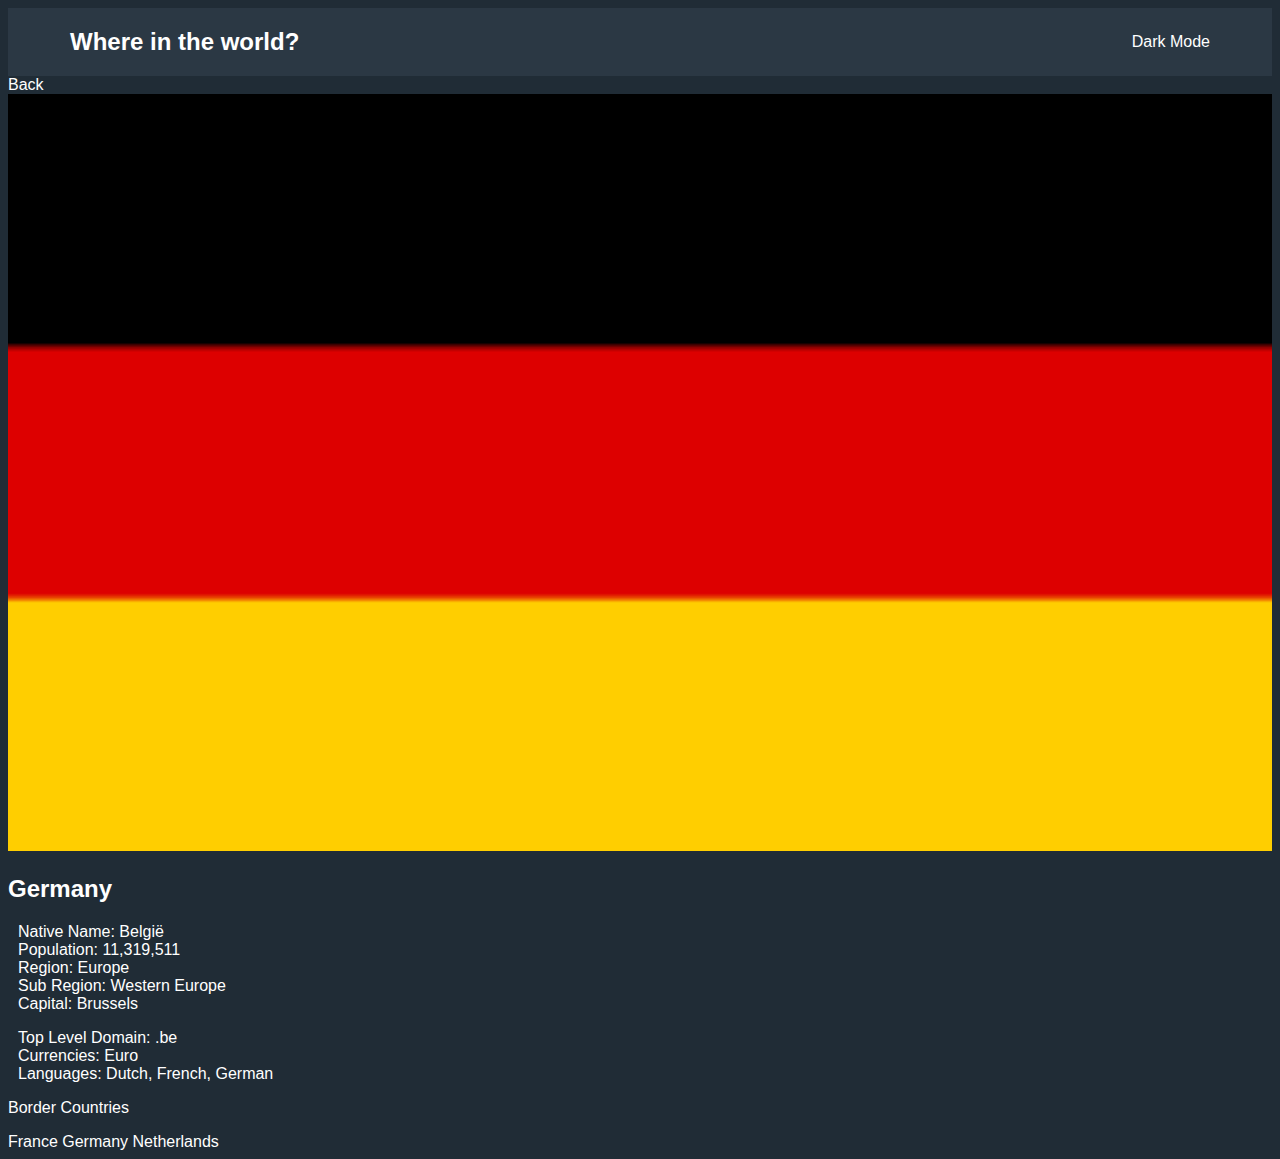
==== countries/germany.html @ be6a543a "Siga3.7" ====
<!DOCTYPE html>
<html lang="uz">

<head>
    <meta charset="UTF-8">
    <meta name="viewport" content="width=device-width, initial-scale=1.0">
    <link rel="stylesheet" href="https://cdnjs.cloudflare.com/ajax/libs/font-awesome/6.5.1/css/all.min.css"
        integrity="sha512-DTOQO9RWCH3ppGqcWaEA1BIZOC6xxalwEsw9c2QQeAIftl+Vegovlnee1c9QX4TctnWMn13TZye+giMm8e2LwA=="
        crossorigin="anonymous" referrerpolicy="no-referrer" />
    <link rel="stylesheet" href="../style.css">
    <title>Sigma3.7</title>
</head>

<body>
    <header>
        <div class="container">
            <h2>Where in the world?</h2>
            <p>Dark Mode</p>
        </div>
    </header>

    <main>
      <a href="../index.html">Back</a>
      <div>
         <img src="../images/germany.png" alt="hitler">
         <div>
            <h2>Germany</h2>
            <div>
                <ul>
                    <li>Native Name: België</li>
                    <li>Population: 11,319,511</li>
                    <li>Region: Europe</li>
                    <li>Sub Region: Western Europe</li>
                    <li>Capital: Brussels</li>
                </ul>
                 <ul>
                    <li>Top Level Domain: .be</li>
                    <li>Currencies: Euro</li>
                    <li>Languages: Dutch, French, German</li>
                </ul>
            </div>
            <p>Border Countries</p>
            <a href="../countries/france.html" target="_blank">France</a>
            <a href="../countries/germany.html" target="_blank">Germany</a>
            <a href="../countries/netherlands.html" target="_blank">Netherlands</a>
         </div>
      </div>
    </main>
</body>
---- style.css ----
body {
    font-family: Arial, Helvetica, sans-serif;
    background-color: #202C36;
    color: white;
}

ul {
    list-style: none;
    padding-left: 10px;
}

.container {
    max-width: 1140px;
    margin: 0 auto;
    padding: 0 20px;
}

header {
    background: #2B3844;
}

header .container {
    display: flex;
    align-items: center;
    justify-content: space-between;
}

input {
    background-color: #2B3844;
    border: none;
    padding: 12px;
    width: 400px;
    border: none;
    color: white;
    margin: 30px 0px;
    border-radius: 7px;
}

input::placeholder {
    color: white;
}

.countries {
    display: flex;
    flex-wrap: wrap;
    gap: 20px;
}

.country li {
    margin: 5px 0;
}

.country {
    width: 250px;
    background-color: #2B3844;
}

a .country{
    width: 250px;
    height: 300px;
    background-color: #2B3844;
}

img {
    width: 100%;
}

h3{
    margin-left: 12px;
}

a{
    color: white;
    text-decoration: none;
}

@media (max-width: 600px) {
    form {
        text-align: center;
    }

    input {
        width: 90%;
    }

    .countries {
        justify-content: center;
    }
}
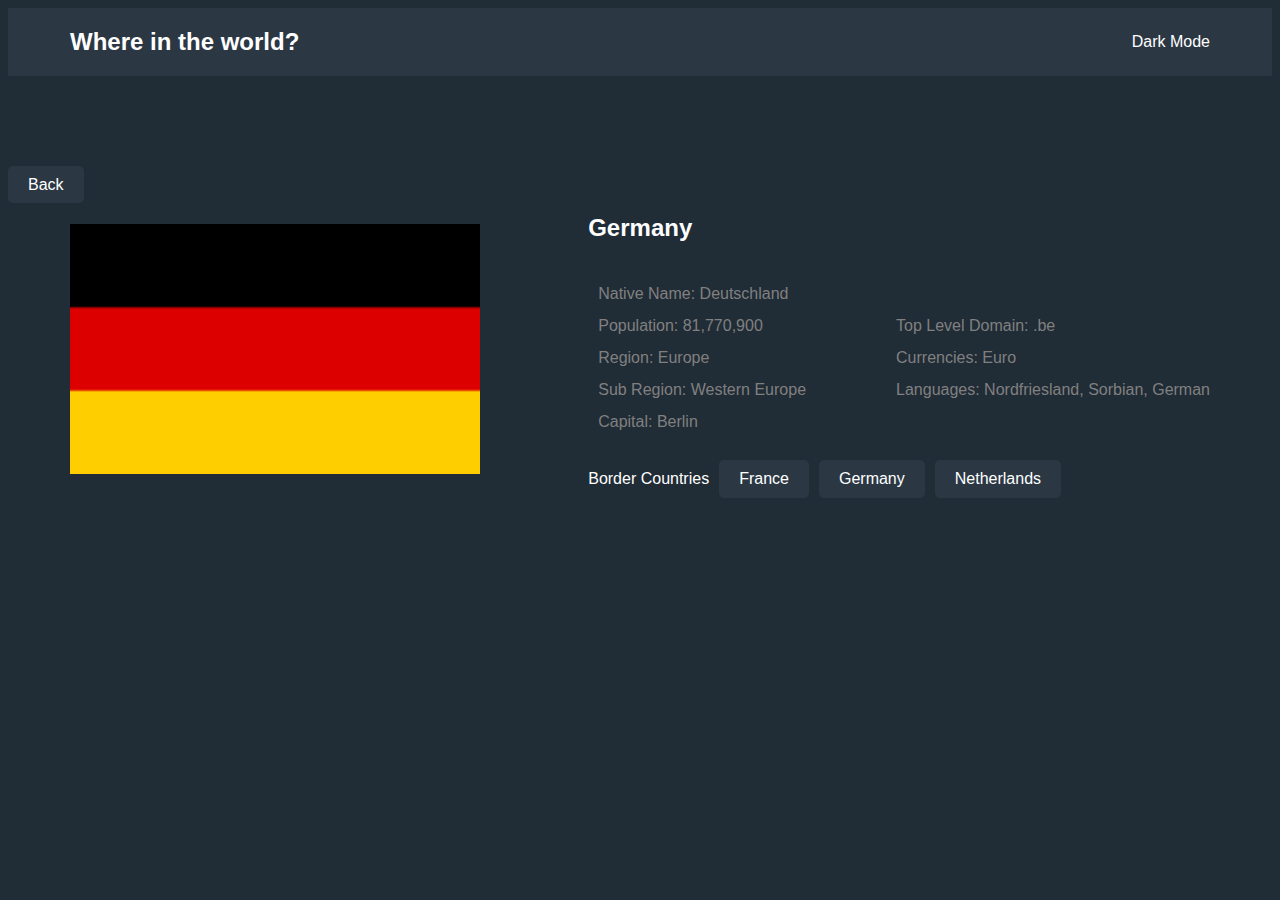
==== commit df548574: "Sigma3.7" ====
--- a/countries/germany.html
+++ b/countries/germany.html
@@ -20,30 +20,36 @@
     </header>
 
     <main>
-      <a href="../index.html">Back</a>
-      <div>
-         <img src="../images/germany.png" alt="hitler">
-         <div>
-            <h2>Germany</h2>
-            <div>
-                <ul>
-                    <li>Native Name: België</li>
-                    <li>Population: 11,319,511</li>
-                    <li>Region: Europe</li>
-                    <li>Sub Region: Western Europe</li>
-                    <li>Capital: Brussels</li>
-                </ul>
-                 <ul>
-                    <li>Top Level Domain: .be</li>
-                    <li>Currencies: Euro</li>
-                    <li>Languages: Dutch, French, German</li>
-                </ul>
+        <a class="a" href="../index.html">Back</a>  
+        <div class="germany-container">
+            <img src="../images/germany.png" alt="hitler">
+            <div class="info">
+                <h2>Germany</h2>
+                <div class="info2">
+                    <div class="right">
+                        <ul>
+                            <li>Native Name: Deutschland</li>
+                            <li>Population: 81,770,900</li>
+                            <li>Region: Europe</li>
+                            <li>Sub Region: Western Europe</li>
+                            <li>Capital: Berlin</li>
+                        </ul>
+                    </div>
+                    <div class="left">
+                        <ul>
+                            <li>Top Level Domain: .be</li>
+                            <li>Currencies: Euro</li>
+                            <li>Languages: Nordfriesland, Sorbian, German</li>
+                        </ul>
+                    </div>
+                </div>
+                <div class="more">
+                    <p>Border Countries</p>
+                    <a href="../countries/france.html" target="_blank">France</a>
+                    <a href="../countries/germany.html" target="_blank">Germany</a>
+                    <a href="../countries/netherlands.html" target="_blank">Netherlands</a>
+                </div>
             </div>
-            <p>Border Countries</p>
-            <a href="../countries/france.html" target="_blank">France</a>
-            <a href="../countries/germany.html" target="_blank">Germany</a>
-            <a href="../countries/netherlands.html" target="_blank">Netherlands</a>
-         </div>
-      </div>
+        </div>
     </main>
 </body>--- a/style.css
+++ b/style.css
@@ -55,7 +55,7 @@
     background-color: #2B3844;
 }
 
-a .country{
+a .country {
     width: 250px;
     height: 300px;
     background-color: #2B3844;
@@ -65,14 +65,70 @@
     width: 100%;
 }
 
-h3{
+h3 {
     margin-left: 12px;
 }
 
-a{
+a {
     color: white;
     text-decoration: none;
 }
+
+main{
+    margin-top: 100px;
+}
+
+.a{
+    background-color: #2B3844;
+    padding: 10px 20px;
+    border-radius: 5px;
+    margin-right: 100px;   
+}
+
+.germany-container {
+    max-width: 1140px;
+    margin: 0 auto;
+    padding: 0 20px;
+}
+
+.germany-container img {
+    width: 410px;
+    height: 250px;
+}
+
+main .germany-container {
+    display: flex;
+    align-items: center;
+    justify-content: space-between;
+}
+
+main .info2 {
+    display: flex;
+    align-items: center;
+    justify-content: space-between;
+}
+
+.more {
+    display: flex;
+    gap: 10px;
+    align-items: center;
+}
+
+.more a{
+    background-color: #2B3844;
+    padding: 10px 20px;
+    border-radius: 5px;
+}
+
+
+.info2 {
+    font-size: 16px;
+    line-height: 32px;
+    display: flex;
+    gap: 80px;
+    color: gray;
+}
+
 
 @media (max-width: 600px) {
     form {
@@ -86,4 +142,4 @@
     .countries {
         justify-content: center;
     }
-}
+}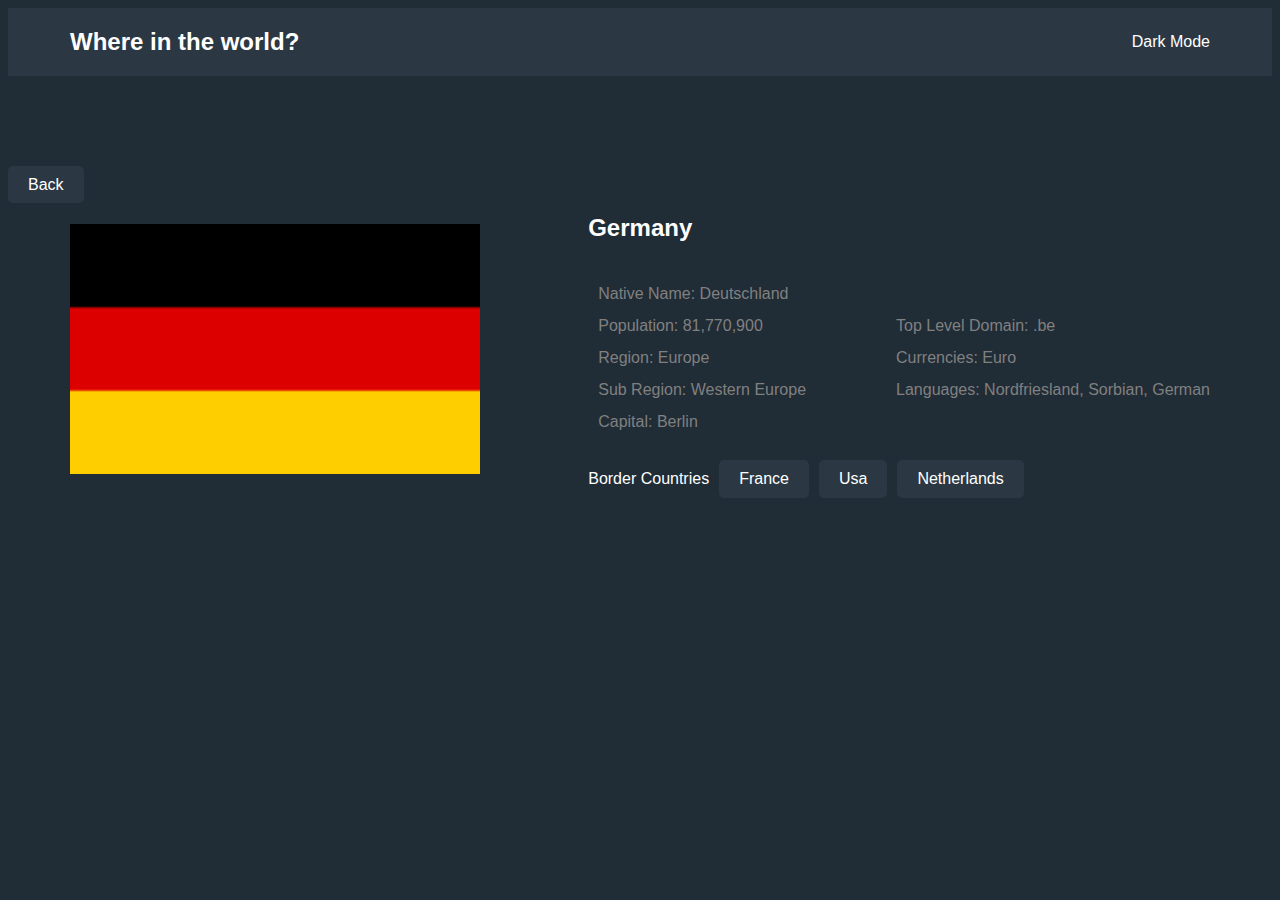
==== commit 657a9000: "Sigma3.7" ====
--- a/countries/germany.html
+++ b/countries/germany.html
@@ -46,7 +46,7 @@
                 <div class="more">
                     <p>Border Countries</p>
                     <a href="../countries/france.html" target="_blank">France</a>
-                    <a href="../countries/germany.html" target="_blank">Germany</a>
+                    <a href="../countries/usa.html" target="_blank">Usa</a>
                     <a href="../countries/netherlands.html" target="_blank">Netherlands</a>
                 </div>
             </div>
